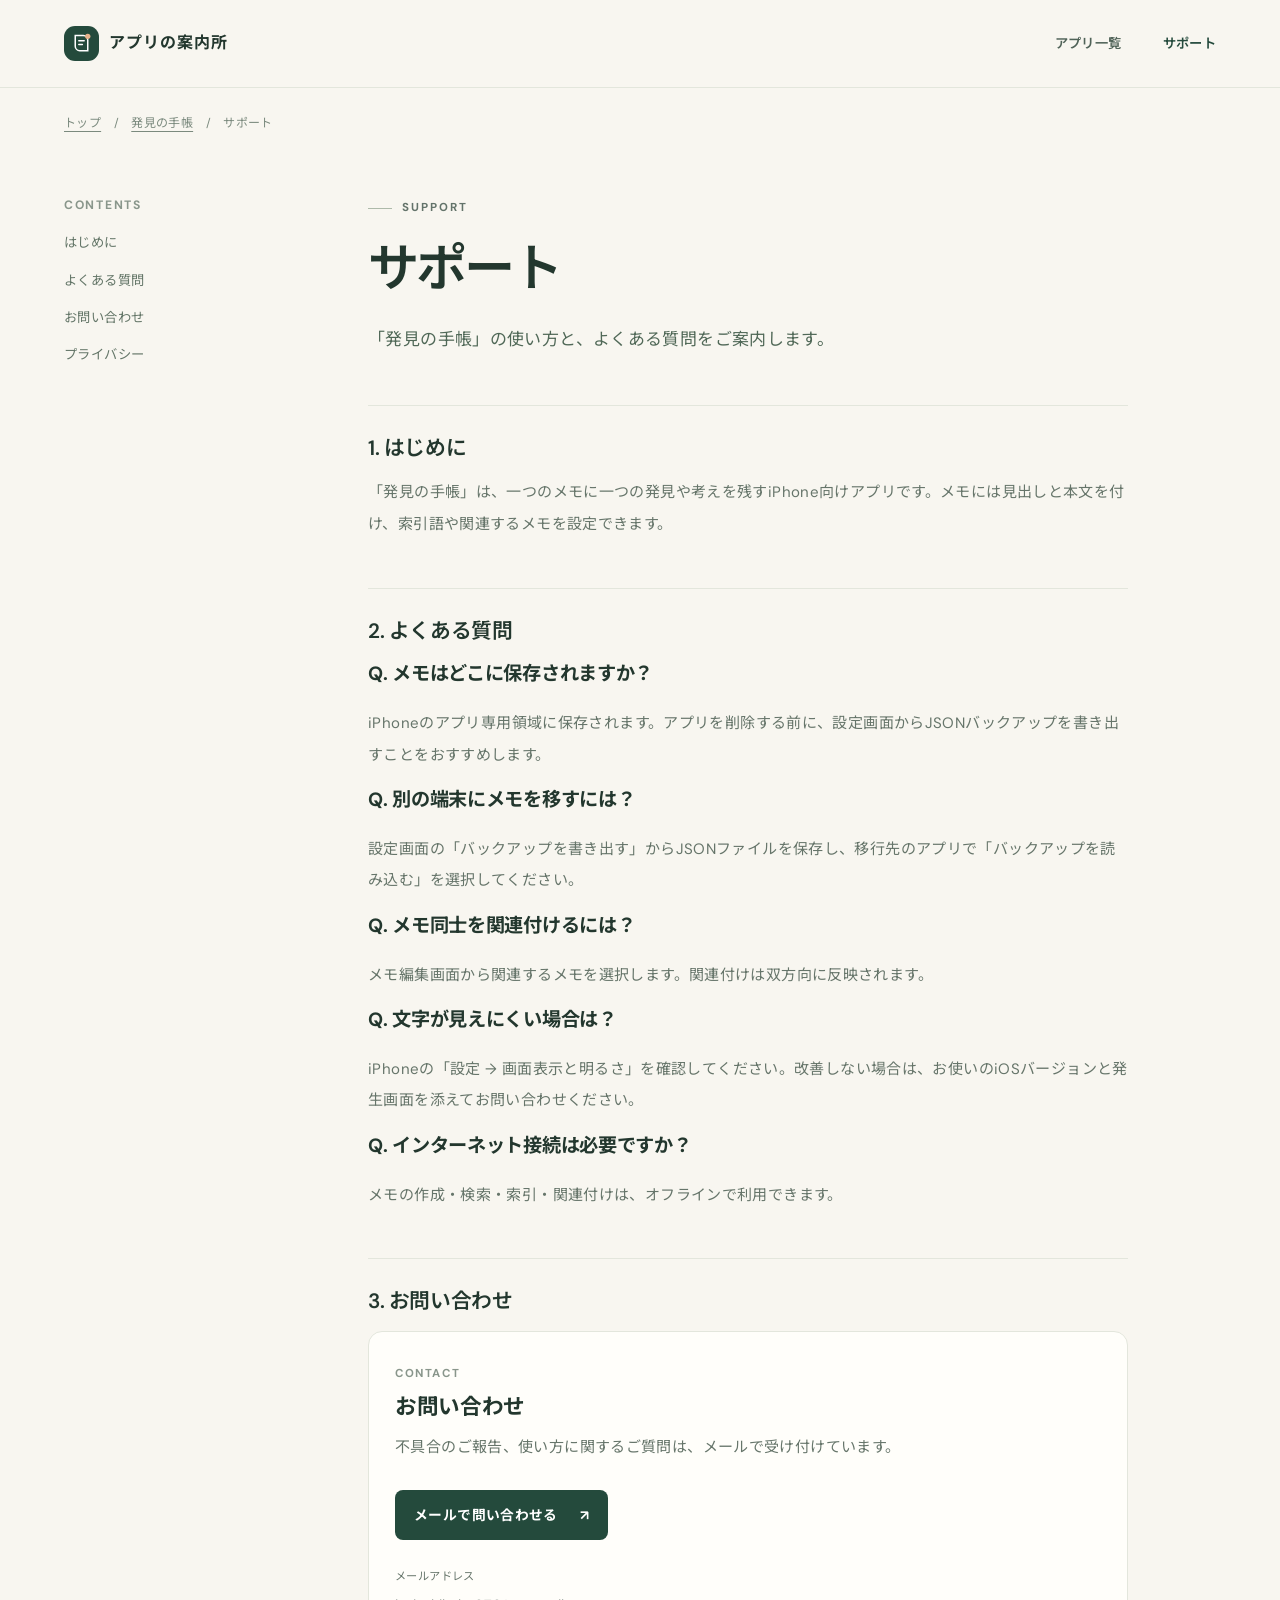
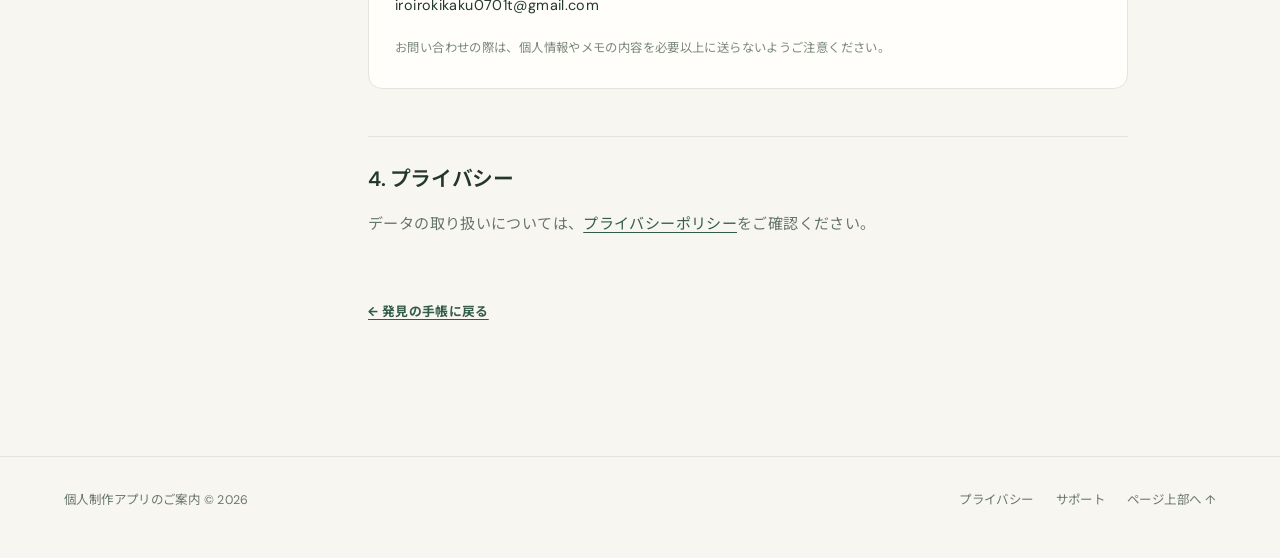
==== apps/hakkenmemo/support/index.html @ c2aeecd0 "Add files via upload" ====
<!doctype html>
<html lang="ja">
<head>
<meta charset="utf-8">
<meta name="viewport" content="width=device-width,initial-scale=1">
<meta name="theme-color" content="#f8f6f0">
<meta name="description" content="発見の手帳のサポートです。">
<title>サポート | アプリの案内所</title>
<link rel="stylesheet" href="../../../assets/style.css">
<link rel="icon" type="image/svg+xml" href="../../../assets/favicon.svg">
<script defer src="../../../assets/contact-config.js"></script>
<script defer src="../../../assets/contact-page.js"></script>
</head>
<body><div class="page" id="top">
<header class="topbar"><a class="brand" href="../../../" aria-label="アプリの案内所 トップ"><span class="brandmark" aria-hidden="true"><svg viewBox="0 0 28 28" fill="none"><path d="M7 5h9a5 5 0 0 1 5 5v12H12a5 5 0 0 1-5-5V5Z" stroke="currentColor" stroke-width="1.7"/><path d="M11 11h6M11 15h4" stroke="currentColor" stroke-width="1.7" stroke-linecap="round"/><circle cx="21" cy="6" r="3" fill="#e7b28c"/></svg></span><span>アプリの案内所</span></a><nav class="topnav" aria-label="メインナビゲーション"><a href="../../../#apps" >アプリ一覧</a><a href="../../../apps/hakkenmemo/support/" aria-current="page">サポート</a></nav></header><main><div class="breadcrumb"><a href="../../../">トップ</a>　/　<a href="../">発見の手帳</a>　/　サポート</div><div class="doc-wrap"><aside class="side-col" aria-label="ページ内目次"><span class="smallcap">CONTENTS</span><a href="#getting-started">はじめに</a><a href="#faq">よくある質問</a><a href="#contact">お問い合わせ</a><a href="#privacy">プライバシー</a></aside><article class="doc"><span class="eyebrow">Support</span><h1>サポート</h1><p class="lead">「発見の手帳」の使い方と、よくある質問をご案内します。</p><h2 id="getting-started">1. はじめに</h2><p>「発見の手帳」は、一つのメモに一つの発見や考えを残すiPhone向けアプリです。メモには見出しと本文を付け、索引語や関連するメモを設定できます。</p>
<h2 id="faq">2. よくある質問</h2>
<h3>Q. メモはどこに保存されますか？</h3><p>iPhoneのアプリ専用領域に保存されます。アプリを削除する前に、設定画面からJSONバックアップを書き出すことをおすすめします。</p>
<h3>Q. 別の端末にメモを移すには？</h3><p>設定画面の「バックアップを書き出す」からJSONファイルを保存し、移行先のアプリで「バックアップを読み込む」を選択してください。</p>
<h3>Q. メモ同士を関連付けるには？</h3><p>メモ編集画面から関連するメモを選択します。関連付けは双方向に反映されます。</p>
<h3>Q. 文字が見えにくい場合は？</h3><p>iPhoneの「設定 → 画面表示と明るさ」を確認してください。改善しない場合は、お使いのiOSバージョンと発生画面を添えてお問い合わせください。</p>
<h3>Q. インターネット接続は必要ですか？</h3><p>メモの作成・検索・索引・関連付けは、オフラインで利用できます。</p>
<h2 id="contact">3. お問い合わせ</h2>
<div class="contact-card" id="contact-card">
  <span class="smallcap">CONTACT</span>
  <h3>お問い合わせ</h3>
  <p>不具合のご報告、使い方に関するご質問は、メールで受け付けています。</p>
  <div id="contact-unconfigured" class="setup-notice" role="status">
    <strong>連絡先の設定が必要です</strong>
    <p>サイト公開前に <code>assets/contact-config.js</code> にサポート用メールアドレスを入力してください。</p>
  </div>
  <div id="contact-ready" hidden>
    <a class="contact-button" id="contact-email-link" href="#contact">メールで問い合わせる <span aria-hidden="true">↗</span></a>
    <p class="contact-address"><span>メールアドレス</span><br><span id="contact-email-text"></span></p>
    <p class="contact-footnote">お問い合わせの際は、個人情報やメモの内容を必要以上に送らないようご注意ください。</p>
  </div>
  <noscript><p class="setup-notice">お問い合わせ先の表示にはJavaScriptが必要です。JavaScriptを有効にしてページを再読み込みしてください。</p></noscript>
</div>
<h2 id="privacy">4. プライバシー</h2><p>データの取り扱いについては、<a href="../privacy/">プライバシーポリシー</a>をご確認ください。</p><a href="../" class="backtop">← 発見の手帳に戻る</a></article></div></main><footer class="footer"><span>個人制作アプリのご案内 © 2026</span><div class="footer-links"><a href="../../../apps/hakkenmemo/privacy/">プライバシー</a><a href="../../../apps/hakkenmemo/support/">サポート</a><a href="#top">ページ上部へ ↑</a></div></footer></div></body></html>
---- assets/style.css ----
@import url('https://fonts.googleapis.com/css2?family=DM+Sans:wght@400;500;600;700&family=Noto+Sans+JP:wght@400;500;600;700&display=swap');
:root{--bg:#f8f6f0;--paper:#fffefa;--ink:#23372e;--muted:#66756a;--deep:#244a3c;--line:#e3e6dc;--warm:#eecbb5;--light:#eef2e9;--side:clamp(20px,5vw,88px);font-synthesis:none;color-scheme:light}
*{box-sizing:border-box}html{scroll-behavior:smooth}body{margin:0;background:var(--bg);color:var(--ink);font-family:'DM Sans','Noto Sans JP',-apple-system,BlinkMacSystemFont,sans-serif;font-size:15px;line-height:1.9;letter-spacing:.025em;-webkit-font-smoothing:antialiased}a{color:inherit;text-decoration:none}a:hover{text-decoration:none}button{font:inherit}img{display:block;max-width:100%;height:auto}svg{display:block}h1,h2,h3,p{margin-top:0}h1,h2,h3{line-height:1.48}h1{font-size:clamp(2.4rem,5.8vw,5.15rem);font-weight:600;letter-spacing:-.06em}h2{font-size:clamp(1.7rem,3vw,2.6rem);font-weight:600;letter-spacing:-.045em}h3{font-size:1.2rem;letter-spacing:-.015em}p{color:var(--muted)}:focus-visible{outline:3px solid #b26c42;outline-offset:4px;border-radius:3px}
.page{max-width:1460px;margin:auto}header.topbar{display:flex;align-items:center;justify-content:space-between;gap:20px;padding:26px var(--side);border-bottom:1px solid var(--line)}.brand{display:flex;align-items:center;gap:10px;color:var(--ink);font-weight:700;font-size:1rem;letter-spacing:.06em;white-space:nowrap}.brandmark{width:35px;height:35px;background:var(--deep);color:white;border-radius:11px;display:grid;place-items:center}.brandmark svg{width:25px;height:25px}.topnav{display:flex;gap:clamp(16px,3.2vw,42px);color:#506358;font-size:.83rem;font-weight:600}.topnav a:hover,.inline-link:hover{color:#be7553}.topnav a[aria-current=page]{color:var(--deep)}.eyebrow{display:inline-flex;align-items:center;gap:10px;color:#63736a;font-size:.72rem;letter-spacing:.18em;font-weight:700;text-transform:uppercase}.eyebrow::before{content:'';width:24px;height:1px;background:#aebaaa}.section{padding:100px var(--side)}.smallcap{font-size:.76rem;color:#89968b;letter-spacing:.14em;font-weight:700;text-transform:uppercase}.split{display:grid;grid-template-columns:1.12fr .88fr;align-items:center;gap:8%}.hero{padding:112px var(--side) 105px;min-height:620px;position:relative;overflow:hidden}.hero h1{margin:24px 0 24px}.hero h1 em{font-style:normal;color:#8aa08b}.hero-copy{max-width:520px;font-size:1.06rem;line-height:2.15}.hero-art{width:100%;max-width:485px;aspect-ratio:1;position:relative;margin:auto;display:grid;place-items:center}.art-sheet{position:absolute;background:#faf8ed;border:1px solid #c8d6c7;box-shadow:0 18px 40px #223b2d18;border-radius:18px}.sheet-back{width:67%;height:75%;transform:rotate(10deg) translate(18px,-8px);background:#e9efe5}.sheet-front{width:70%;height:78%;transform:rotate(-5deg);padding:12%;display:flex;flex-direction:column;gap:17px;justify-content:flex-start}.sheet-front .s-line{height:7px;border-radius:5px;background:#dce6d8;width:100%}.sheet-front .s-line:nth-child(2){width:64%}.sheet-front .s-line:nth-child(4){width:80%}.sheet-front .s-title{color:var(--deep);font-size:1.3rem;font-weight:700;white-space:nowrap;margin-bottom:16px}.art-circle{position:absolute;width:90px;height:90px;background:#e7a985;opacity:.92;border-radius:50%;right:-2%;top:2%}.art-dots{position:absolute;border:1px dashed #9fb69e;width:90%;height:90%;border-radius:50%;transform:rotate(18deg)}.art-tag{position:absolute;bottom:4%;right:1%;background:var(--deep);color:#f9f4e9;font-size:.73rem;padding:11px 18px;border-radius:80px;box-shadow:0 8px 20px #223b2d2a}.hero-cta{display:inline-flex;align-items:center;gap:15px;margin-top:25px;padding:13px 20px;background:var(--deep);border-radius:7px;color:white;font-size:.84rem;font-weight:600}.hero-cta:hover{background:#325c49}.btn-ghost{display:inline-flex;gap:9px;align-items:center;padding:12px 0;font-weight:700;font-size:.82rem;border-bottom:1px solid var(--deep)}.btn-ghost:hover{color:#aa744f}.block-top{display:flex;align-items:end;justify-content:space-between;gap:25px;margin-bottom:36px}.block-top h2{margin:14px 0 0}.app-card{display:grid;grid-template-columns:minmax(0,1fr) minmax(260px,.92fr);min-height:380px;background:var(--paper);border:1px solid var(--line);border-radius:24px;overflow:hidden;box-shadow:0 15px 40px #28392e08}.app-card-main{padding:clamp(28px,5vw,62px)}.app-card h3{font-size:clamp(1.7rem,2.4vw,2.6rem);margin:22px 0 10px}.app-card p{max-width:460px}.app-card-graphic{position:relative;display:grid;place-items:center;background:#ecf0e6;overflow:hidden}.app-card-graphic:before{content:'';position:absolute;inset:-20%;background:repeating-linear-gradient(0deg,transparent 0 39px,#d5dfd4 40px,transparent 41px);transform:rotate(-9deg)}.app-icon{width:164px;height:164px;object-fit:cover;border-radius:36px;box-shadow:0 18px 35px #173b2e21;z-index:1}.status{display:inline-block;padding:6px 12px;border:1px solid #d5ded4;border-radius:99px;color:#537262;font-size:.69rem;font-weight:700}.tags{display:flex;flex-wrap:wrap;gap:7px;margin:20px 0 25px}.tags span{background:#f3f4ee;border-radius:4px;padding:5px 9px;font-size:.72rem;color:#607566}.future{padding:27px 31px;border:1px dashed #cbd3c6;border-radius:17px;display:flex;justify-content:space-between;gap:25px;align-items:center;margin-top:17px}.future strong{display:block;color:#526459}.future p{margin:3px 0 0;font-size:.82rem}.mission{padding-top:30px;padding-bottom:115px}.mission-band{display:grid;grid-template-columns:1fr 1fr;gap:20px;background:var(--deep);color:white;padding:clamp(32px,5vw,74px);border-radius:23px;align-items:center}.mission-band h2{margin:0;color:#f6f1e4}.mission-band p{color:#c8d8ce;max-width:390px}.footer{margin-top:25px;padding:32px var(--side) 45px;border-top:1px solid var(--line);display:flex;justify-content:space-between;gap:25px;font-size:.78rem;color:#69786d}.footer a:hover{color:#be7553}.footer-links{display:flex;gap:22px;flex-wrap:wrap}
.breadcrumb{padding:24px var(--side) 0;font-size:.75rem;color:#7b8a7e}.breadcrumb a{text-decoration:underline;text-underline-offset:4px}.page-heading{padding:68px var(--side) 70px;display:grid;grid-template-columns:1fr .75fr;align-items:center;gap:30px}.page-heading h1{font-size:clamp(2.3rem,5vw,4.4rem);margin:15px 0}.page-heading p{max-width:600px}.page-heading .app-icon{justify-self:center}.feature-grid{display:grid;grid-template-columns:repeat(3,1fr);gap:15px}.feature{padding:32px;border:1px solid var(--line);border-radius:15px;background:var(--paper)}.feature .number{font-size:.75rem;font-weight:700;color:#a8b8a9;display:block;margin-bottom:20px}.feature h3{margin:0 0 12px}.feature p{font-size:.87rem;margin:0}.link-panels{display:grid;grid-template-columns:1fr 1fr;gap:16px}.link-panel{border:1px solid var(--line);background:var(--paper);border-radius:16px;padding:29px;transition:transform .2s ease,border .2s}.link-panel:hover{transform:translateY(-3px);border-color:#92aa99}.link-panel h3{margin:0 0 5px}.link-panel p{font-size:.86rem;margin:0}.link-panel .arr{display:inline-block;color:#ba7e60;margin-top:16px;font-weight:700}
.doc-wrap{display:grid;grid-template-columns:minmax(0,240px) minmax(0,760px);gap:clamp(24px,5vw,80px);padding:55px var(--side) 105px}.side-col{position:sticky;top:34px;align-self:start}.side-col a{display:block;margin:12px 0;color:#647668;font-size:.83rem}.side-col a:hover{color:var(--deep)}.doc h1{font-size:clamp(2rem,4vw,3.2rem);margin:12px 0 15px}.doc h2{font-size:1.3rem;letter-spacing:-.02em;margin:47px 0 14px;scroll-margin-top:20px}.doc h2:before{content:'';display:block;height:1px;background:var(--line);margin-bottom:27px}.doc p,.doc li{font-size:.94rem;line-height:2.1}.doc ol,.doc ul{padding-left:1.45rem;color:var(--muted)}.doc li{margin-bottom:6px}.doc a:not(.button){color:#325c49;text-decoration:underline;text-underline-offset:3px}.doc .lead{font-size:1.06rem;color:#506857}.date{font-size:.8rem;color:#7d8f82}.note{background:#edf2e9;border-left:3px solid #92ad98;padding:18px 21px;border-radius:0 7px 7px 0;color:#536b58;font-size:.9rem;margin-top:20px}.contact-card{padding:26px;background:var(--paper);border:1px solid var(--line);border-radius:14px}.contact-card .warning{font-weight:600;color:#9a573d;background:#fff0e8;border-radius:5px;padding:10px 14px;font-size:.84rem}.backtop{display:inline-flex;margin-top:45px;font-size:.8rem;font-weight:700;color:#476c59}
@media(max-width:850px){.split,.page-heading,.doc-wrap{grid-template-columns:1fr}.hero{padding-top:70px;min-height:0}.hero-art{width:min(78%,380px);margin-top:40px}.hero .split{gap:10px}.app-card{grid-template-columns:1fr}.app-card-graphic{min-height:280px;order:-1}.app-card-main{padding:31px}.feature-grid{grid-template-columns:1fr 1fr}.doc-wrap{padding-top:35px}.side-col{position:static;display:flex;gap:18px;flex-wrap:wrap;border-bottom:1px solid var(--line);padding-bottom:14px}.side-col a{margin:0}}
@media(max-width:600px){header.topbar{padding-top:19px;padding-bottom:19px}.brand{font-size:.84rem}.topnav{gap:13px;font-size:.76rem}.section{padding-top:74px;padding-bottom:74px}.hero{padding-bottom:68px}.hero h1{font-size:clamp(2.25rem,10vw,3.2rem)}.hero-art{width:min(83%,340px)}.feature-grid,.link-panels,.mission-band{grid-template-columns:1fr}.mission-band{gap:5px}.block-top{display:block}.footer{display:block}.footer-links{margin-top:12px}.future{align-items:start;flex-direction:column;gap:6px}.page-heading{padding-top:45px}.page-heading .app-icon{width:130px;height:130px;justify-self:start}.doc h1{font-size:2rem}.doc-wrap{padding-bottom:70px}}
@media(prefers-reduced-motion:reduce){html{scroll-behavior:auto}*,*:before,*:after{transition:none!important;animation:none!important}}

/* サポートページ：お問い合わせ */
.contact-card h3{margin:.35rem 0 8px;font-size:1.35rem;color:var(--ink)}
.contact-card .smallcap{font-size:.72rem}
.contact-card p{margin-bottom:16px}
.contact-card .contact-button{display:inline-flex;align-items:center;gap:22px;background:var(--deep);color:#fff!important;text-decoration:none!important;padding:12px 19px;border-radius:8px;font-size:.86rem;font-weight:700;margin:10px 0 20px}
.contact-card .contact-button:hover{background:#3b6652}
.contact-address{font-size:.9rem!important;overflow-wrap:anywhere;color:var(--ink)}
.contact-address>span:first-child{font-size:.7rem;color:var(--muted)}
.contact-footnote{font-size:.77rem!important;color:#7a887d!important;margin-bottom:0!important}
.setup-notice{background:#fff5e8;border:1px solid #ead9be;border-radius:10px;padding:16px 18px;color:#86542a}
.setup-notice strong{font-size:.9rem}
.setup-notice p{margin:5px 0 0;color:#86542a;font-size:.84rem}
.setup-notice code{font-size:.88em;overflow-wrap:anywhere}
[hidden]{display:none!important}
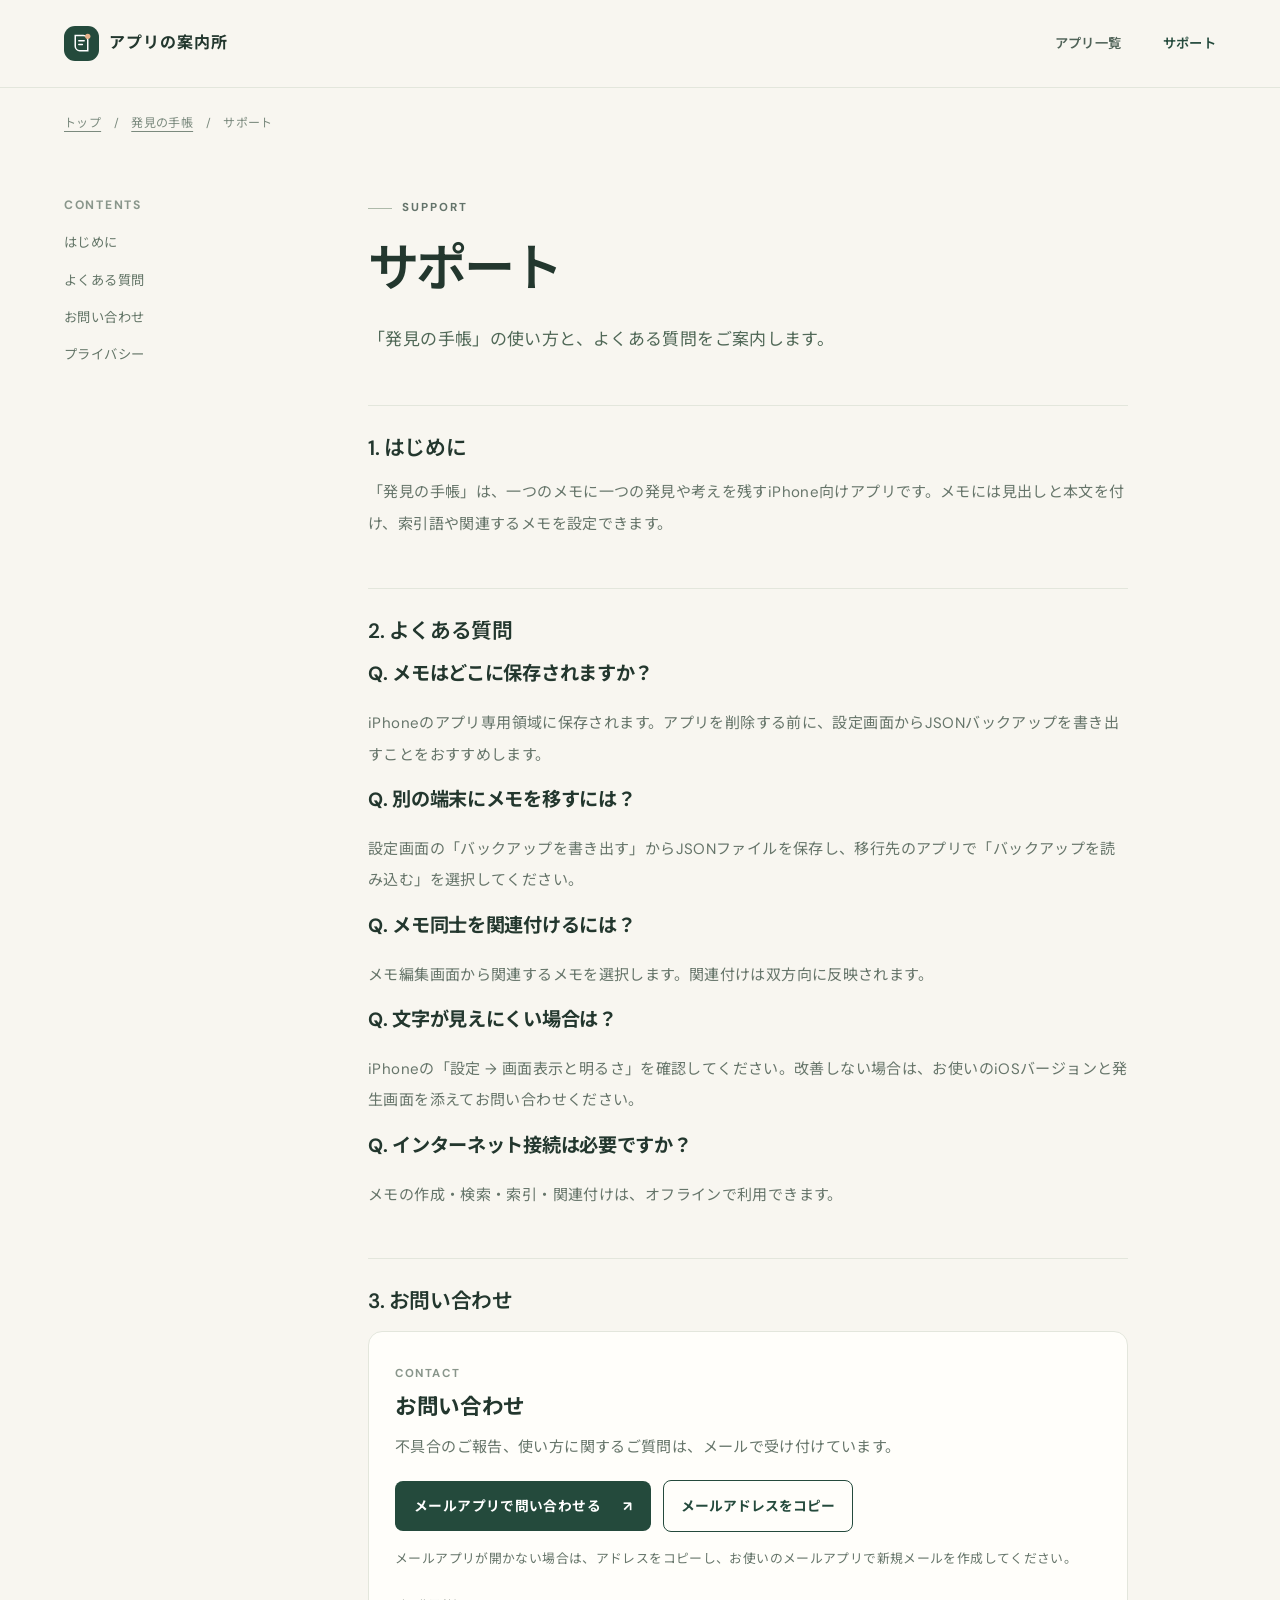
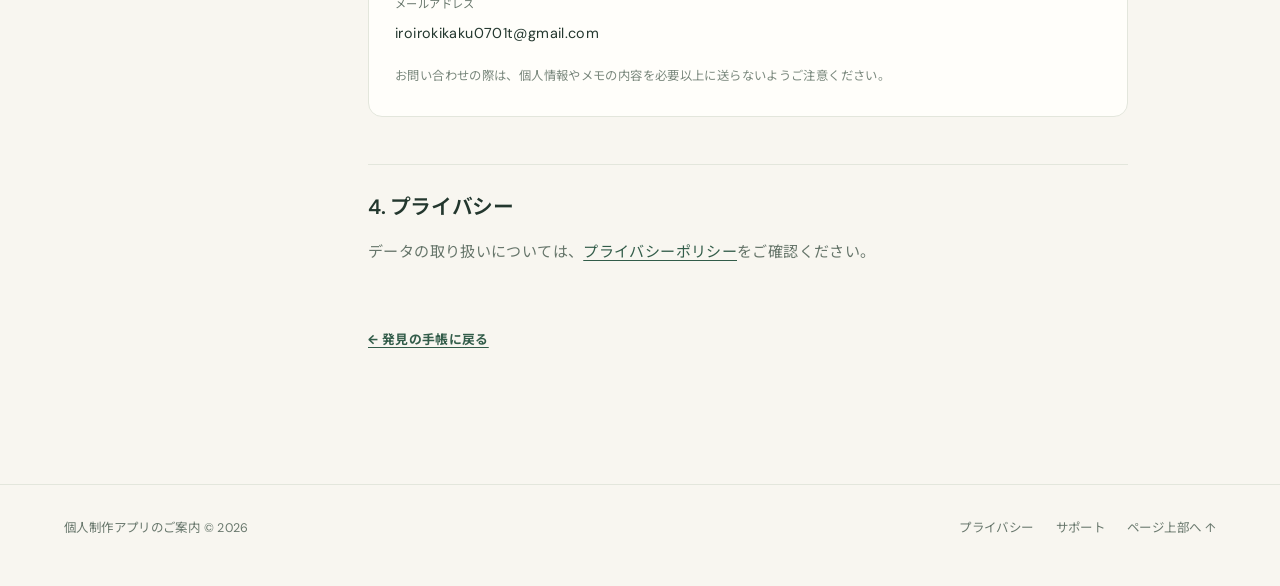
==== commit 0cc99ddb: "Clarify support contact mail app action" ====
--- a/apps/hakkenmemo/support/index.html
+++ b/apps/hakkenmemo/support/index.html
@@ -29,7 +29,7 @@
     <p>サイト公開前に <code>assets/contact-config.js</code> にサポート用メールアドレスを入力してください。</p>
   </div>
   <div id="contact-ready" hidden>
-    <a class="contact-button" id="contact-email-link" href="#contact">メールで問い合わせる <span aria-hidden="true">↗</span></a>
+    <a class="contact-button" id="contact-email-link" href="#contact">メールアプリで問い合わせる <span aria-hidden="true">↗</span></a>
     <p class="contact-address"><span>メールアドレス</span><br><span id="contact-email-text"></span></p>
     <p class="contact-footnote">お問い合わせの際は、個人情報やメモの内容を必要以上に送らないようご注意ください。</p>
   </div>
--- a/assets/style.css
+++ b/assets/style.css
@@ -22,3 +22,13 @@
 .setup-notice p{margin:5px 0 0;color:#86542a;font-size:.84rem}
 .setup-notice code{font-size:.88em;overflow-wrap:anywhere}
 [hidden]{display:none!important}
+
+/* メールアプリが起動しない環境でも問い合わせ先を利用できるようにする */
+.contact-actions{display:flex;flex-wrap:wrap;align-items:center;gap:12px;margin:10px 0 14px}
+.contact-actions .contact-button{margin:0}
+.contact-copy-button{border:1px solid var(--deep);border-radius:8px;background:transparent;color:var(--deep);font-size:.86rem;font-weight:700;padding:12px 17px;cursor:pointer}
+.contact-copy-button:hover{background:var(--light)}
+.contact-copy-button:focus-visible{outline:3px solid #b26c42;outline-offset:4px}
+.contact-copy-status{color:var(--deep)!important;font-size:.83rem!important;margin:3px 0 8px!important}
+.contact-copy-status:empty{display:none}
+.contact-hint{color:var(--muted);font-size:.8rem!important;margin:3px 0 15px!important}
